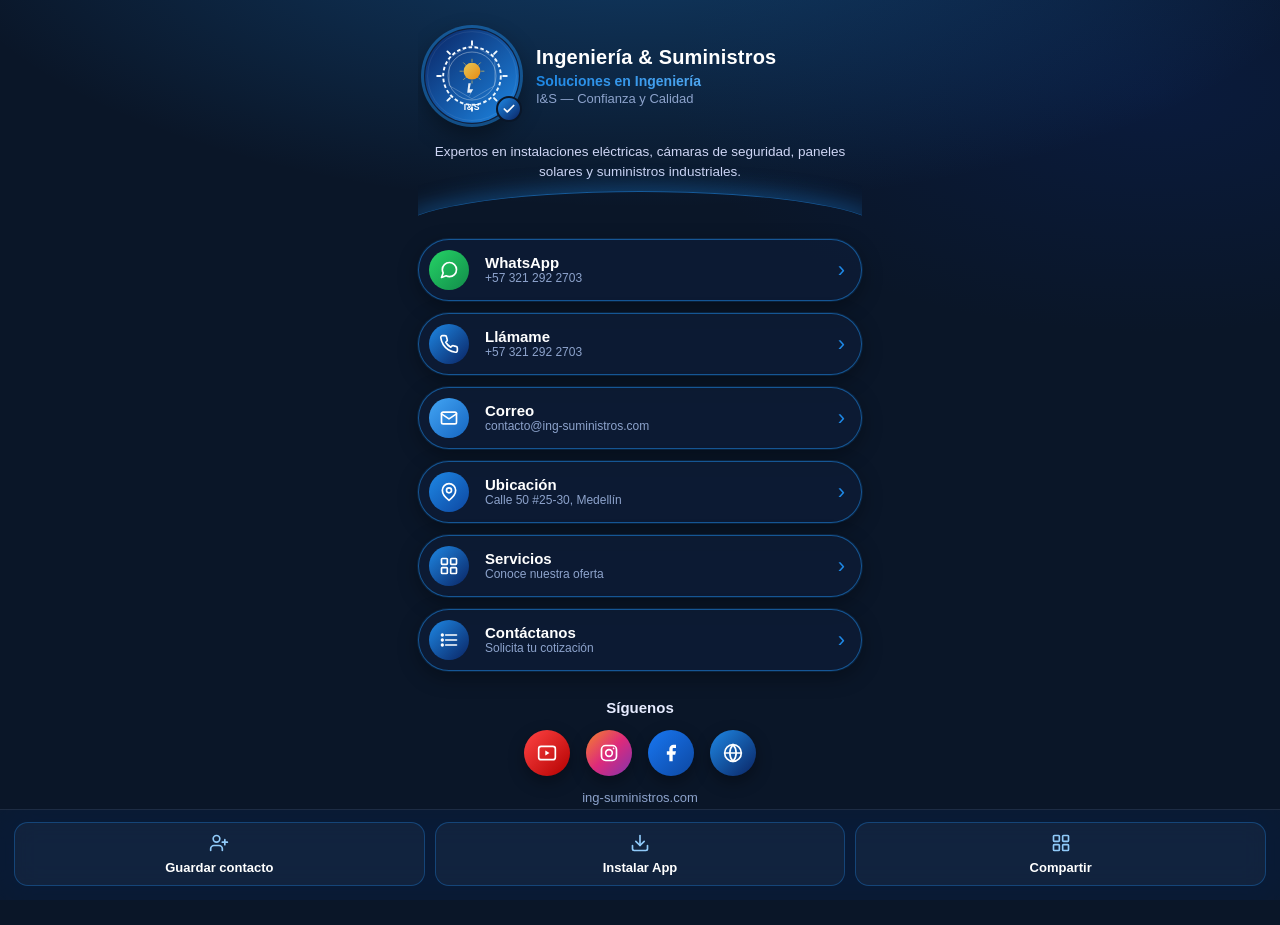
==== index.html @ cf6d9fa3 "first commit" ====
<!DOCTYPE html>
<html lang="es">
<head>
<meta charset="UTF-8" />
<meta name="viewport" content="width=device-width, initial-scale=1, maximum-scale=1" />
<title>Ingeniería &amp; Suministros — I&amp;S</title>
<meta name="description" content="Tarjeta de presentación digital de Ingeniería & Suministros, expertos en instalaciones eléctricas, cámaras de seguridad, paneles solares y más." />
<meta name="theme-color" content="#0a2463" />
<link rel="manifest" href="./manifest.json" />
<link rel="stylesheet" href="./styles.css" />
</head>
<body>
  <main class="card">
    <!-- Hero con degradado -->
    <header class="hero">
      <div class="hero-inner">
        <div class="hero-photo">
          <img src="./logo.svg" alt="Logo de Ingeniería &amp; Suministros" />
          <span class="verified" aria-hidden="true">
            <svg viewBox="0 0 24 24" fill="none" stroke="currentColor" stroke-width="3" stroke-linecap="round" stroke-linejoin="round"><polyline points="20 6 9 17 4 12"/></svg>
          </span>
        </div>
        <div class="hero-info">
          <h1>Ingeniería &amp; Suministros</h1>
          <p class="role">Soluciones en Ingeniería</p>
          <p class="firm">I&amp;S — Confianza y Calidad</p>
        </div>
      </div>
      <p class="tagline">Expertos en instalaciones eléctricas, cámaras de seguridad, paneles solares y suministros industriales.</p>
      <div class="hero-curve" aria-hidden="true"></div>
    </header>

    <!-- Botones de acción -->
    <section class="actions">
      <a class="action" href="https://wa.me/573212922703?text=Hola%2C%20quiero%20informaci%C3%B3n%20sobre%20sus%20servicios">
        <span class="action-icon whatsapp">
          <svg viewBox="0 0 24 24" fill="none" stroke="currentColor" stroke-width="2" stroke-linecap="round" stroke-linejoin="round"><path d="M21 11.5a8.38 8.38 0 0 1-8.5 8.5 8.5 8.5 0 0 1-4-1L3 21l2-5.5A8.38 8.38 0 0 1 4 11.5a8.5 8.5 0 0 1 17 0z"/></svg>
        </span>
        <span class="action-text">
          <span class="action-title">WhatsApp</span>
          <span class="action-sub">+57 321 292 2703</span>
        </span>
        <span class="chev" aria-hidden="true">›</span>
      </a>

      <a class="action" href="tel:+573212922703">
        <span class="action-icon call">
          <svg viewBox="0 0 24 24" fill="none" stroke="currentColor" stroke-width="2" stroke-linecap="round" stroke-linejoin="round"><path d="M22 16.92v3a2 2 0 0 1-2.18 2 19.79 19.79 0 0 1-8.63-3.07 19.5 19.5 0 0 1-6-6 19.79 19.79 0 0 1-3.07-8.67A2 2 0 0 1 4.11 2h3a2 2 0 0 1 2 1.72c.13.96.37 1.9.72 2.81a2 2 0 0 1-.45 2.11L8.09 9.91a16 16 0 0 0 6 6l1.27-1.27a2 2 0 0 1 2.11-.45c.91.35 1.85.59 2.81.72A2 2 0 0 1 22 16.92z"/></svg>
        </span>
        <span class="action-text">
          <span class="action-title">Llámame</span>
          <span class="action-sub">+57 321 292 2703</span>
        </span>
        <span class="chev" aria-hidden="true">›</span>
      </a>

      <a class="action" href="mailto:contacto@ing-suministros.com">
        <span class="action-icon email">
          <svg viewBox="0 0 24 24" fill="none" stroke="currentColor" stroke-width="2" stroke-linecap="round" stroke-linejoin="round"><rect x="3" y="5" width="18" height="14" rx="2"/><path d="m3 7 9 6 9-6"/></svg>
        </span>
        <span class="action-text">
          <span class="action-title">Correo</span>
          <span class="action-sub">contacto@ing-suministros.com</span>
        </span>
        <span class="chev" aria-hidden="true">›</span>
      </a>

      <a class="action" href="https://maps.app.goo.gl/iA9i36sHb884hwFA9" target="_blank" rel="noopener">
        <span class="action-icon location">
          <svg viewBox="0 0 24 24" fill="none" stroke="currentColor" stroke-width="2" stroke-linecap="round" stroke-linejoin="round"><path d="M20 10c0 6-8 12-8 12s-8-6-8-12a8 8 0 0 1 16 0z"/><circle cx="12" cy="10" r="3"/></svg>
        </span>
        <span class="action-text">
          <span class="action-title">Ubicación</span>
          <span class="action-sub">Calle 50 #25-30, Medellín</span>
        </span>
        <span class="chev" aria-hidden="true">›</span>
      </a>

      <a class="action" href="./servicios.html">
        <span class="action-icon services">
          <svg viewBox="0 0 24 24" fill="none" stroke="currentColor" stroke-width="2" stroke-linecap="round" stroke-linejoin="round"><rect x="3" y="3" width="7" height="7" rx="1"/><rect x="14" y="3" width="7" height="7" rx="1"/><rect x="3" y="14" width="7" height="7" rx="1"/><rect x="14" y="14" width="7" height="7" rx="1"/></svg>
        </span>
        <span class="action-text">
          <span class="action-title">Servicios</span>
          <span class="action-sub">Conoce nuestra oferta</span>
        </span>
        <span class="chev" aria-hidden="true">›</span>
      </a>

      <a class="action" href="./consultame.html">
        <span class="action-icon form">
          <svg viewBox="0 0 24 24" fill="none" stroke="currentColor" stroke-width="2" stroke-linecap="round" stroke-linejoin="round"><path d="M8 6h13"/><path d="M8 12h13"/><path d="M8 18h13"/><circle cx="4" cy="6" r="1"/><circle cx="4" cy="12" r="1"/><circle cx="4" cy="18" r="1"/></svg>
        </span>
        <span class="action-text">
          <span class="action-title">Contáctanos</span>
          <span class="action-sub">Solicita tu cotización</span>
        </span>
        <span class="chev" aria-hidden="true">›</span>
      </a>
    </section>

    <!-- Redes -->
    <section class="social">
      <h2 class="social-title">Síguenos</h2>
      <div class="social-row">
        <a class="soc soc-yt" href="https://www.youtube.com/" target="_blank" rel="noopener" aria-label="YouTube">
          <svg viewBox="0 0 24 24" fill="none" stroke="currentColor" stroke-width="2" stroke-linecap="round" stroke-linejoin="round"><rect x="2" y="4" width="20" height="16" rx="3"/><path d="m10 9 5 3-5 3z" fill="currentColor" stroke="none"/></svg>
        </a>
        <a class="soc soc-ig" href="https://instagram.com/" target="_blank" rel="noopener" aria-label="Instagram">
          <svg viewBox="0 0 24 24" fill="none" stroke="currentColor" stroke-width="2" stroke-linecap="round" stroke-linejoin="round"><rect x="3" y="3" width="18" height="18" rx="5"/><circle cx="12" cy="12" r="4"/><circle cx="17.5" cy="6.5" r="1" fill="currentColor" stroke="none"/></svg>
        </a>
        <a class="soc soc-fb" href="https://facebook.com/" target="_blank" rel="noopener" aria-label="Facebook">
          <svg viewBox="0 0 24 24" fill="currentColor"><path d="M18 2h-3a5 5 0 0 0-5 5v3H7v4h3v8h4v-8h3l1-4h-4V7a1 1 0 0 1 1-1h3z"/></svg>
        </a>
        <a class="soc soc-web" href="https://ing-suministros.com" target="_blank" rel="noopener" aria-label="Sitio web">
          <svg viewBox="0 0 24 24" fill="none" stroke="currentColor" stroke-width="2" stroke-linecap="round" stroke-linejoin="round"><circle cx="12" cy="12" r="10"/><path d="M2 12h20"/><path d="M12 2a15 15 0 0 1 0 20M12 2a15 15 0 0 0 0 20"/></svg>
        </a>
      </div>
      <p class="web">ing-suministros.com</p>
    </section>

    <div class="footer-spacer"></div>
  </main>

  <!-- Barra inferior fija -->
  <nav class="dock" aria-label="Acciones rápidas">
    <button class="dock-btn" id="saveContact" type="button">
      <span class="dock-icon" aria-hidden="true">
        <svg viewBox="0 0 24 24" fill="none" stroke="currentColor" stroke-width="2" stroke-linecap="round" stroke-linejoin="round"><path d="M16 21v-2a4 4 0 0 0-4-4H6a4 4 0 0 0-4 4v2"/><circle cx="9" cy="7" r="4"/><path d="M19 8v6"/><path d="M22 11h-6"/></svg>
      </span>
      <span>Guardar contacto</span>
    </button>
    <button class="dock-btn" id="installAppBtn" type="button">
      <span class="dock-icon" aria-hidden="true">
        <svg viewBox="0 0 24 24" fill="none" stroke="currentColor" stroke-width="2" stroke-linecap="round" stroke-linejoin="round"><path d="M21 15v4a2 2 0 0 1-2 2H5a2 2 0 0 1-2-2v-4"/><polyline points="7 10 12 15 17 10"/><line x1="12" y1="15" x2="12" y2="3"/></svg>
      </span>
      <span>Instalar App</span>
    </button>
    <button class="dock-btn" id="shareCard" type="button">
      <span class="dock-icon" aria-hidden="true">
        <svg viewBox="0 0 24 24" fill="none" stroke="currentColor" stroke-width="2" stroke-linecap="round" stroke-linejoin="round"><rect x="3" y="3" width="7" height="7" rx="1"/><rect x="14" y="3" width="7" height="7" rx="1"/><rect x="3" y="14" width="7" height="7" rx="1"/><rect x="14" y="14" width="7" height="7" rx="1"/></svg>
      </span>
      <span>Compartir</span>
    </button>
  </nav>

  <div id="toast" class="toast" role="status" aria-live="polite"></div>

  <!-- iOS Install Modal -->
  <div id="iosInstallModal" class="modal-overlay">
    <div class="modal-content">
      <h2 class="modal-title">Cómo instalar en tu iPhone</h2>
      <ol class="modal-steps">
        <li>Toca el ícono de <strong>Compartir</strong> <svg style="display:inline; width:16px; height:16px; vertical-align:text-bottom;" viewBox="0 0 24 24" fill="none" stroke="currentColor" stroke-width="2"><path d="M4 12v8a2 2 0 0 0 2 2h12a2 2 0 0 0 2-2v-8"/><polyline points="16 6 12 2 8 6"/><line x1="12" y1="2" x2="12" y2="15"/></svg> en la barra inferior.</li>
        <li>Selecciona <strong>Agregar a la pantalla de inicio</strong> <svg style="display:inline; width:16px; height:16px; vertical-align:text-bottom;" viewBox="0 0 24 24" fill="none" stroke="currentColor" stroke-width="2"><rect x="3" y="3" width="18" height="18" rx="2" ry="2"/><line x1="12" y1="8" x2="12" y2="16"/><line x1="8" y1="12" x2="16" y2="12"/></svg>.</li>
      </ol>
      <button class="modal-close" id="closeIosInstall" type="button">Cerrar</button>
    </div>
  </div>

  <!-- VCard Fallback Modal -->
  <div id="vcardFallbackModal" class="modal-overlay">
    <div class="modal-content">
      <h2 class="modal-title">No se pudo guardar automáticamente</h2>
      <p class="modal-text">Parece que tu navegador no permite descargar el contacto directamente. Puedes copiar nuestros datos para agregarlos manualmente.</p>
      <div style="display: flex; gap: 10px; margin-top: 15px;">
        <button class="modal-primary" id="copyVCardData" type="button">Copiar datos</button>
        <button class="modal-close" id="closeVCardModal" type="button">Cancelar</button>
      </div>
    </div>
  </div>

  <script src="./script.js"></script>
</body>
</html>
---- styles.css ----
:root {
  --bg: #0a1628;
  --bg-2: #0f1f3d;
  --ink: #ffffff;
  --muted: #8da3cc;

  --neon: #1e88e5;
  --neon-2: #0a2463;

  --font-family: -apple-system, BlinkMacSystemFont, "Segoe UI", Roboto, "Helvetica Neue", Arial, sans-serif;

  --card-radius: 16px;
  --shadow: 0 8px 24px rgba(0, 0, 0, 0.45);
}

* { box-sizing: border-box; }

html, body {
  margin: 0;
  padding: 0;
  font-family: var(--font-family);
  color: var(--ink);
  background: var(--bg);
  -webkit-font-smoothing: antialiased;
}

body {
  background:
    radial-gradient(1200px 500px at 50% -10%, rgba(30, 136, 229, 0.35), transparent 60%),
    radial-gradient(800px 400px at 90% 10%, rgba(10, 36, 99, 0.35), transparent 60%),
    var(--bg);
  min-height: 100vh;
}

.card {
  max-width: 480px;
  margin: 0 auto;
  min-height: 100vh;
  padding: 0 18px 24px;
  padding-bottom: calc(120px + env(safe-area-inset-bottom));
}

/* Hero */
.hero {
  position: relative;
  padding: 28px 6px 48px;
  overflow: hidden;
}

.hero-inner {
  display: flex;
  align-items: center;
  gap: 16px;
}

.hero-photo {
  position: relative;
  width: 96px;
  height: 96px;
  flex-shrink: 0;
  border-radius: 50%;
  overflow: visible;
  background: var(--bg-2);
  box-shadow: 0 0 0 3px rgba(30, 136, 229, 0.5), 0 10px 25px rgba(0, 0, 0, 0.45);
}

.hero-photo img {
  width: 100%;
  height: 100%;
  border-radius: 50%;
  object-fit: cover;
  display: block;
}

.verified {
  position: absolute;
  right: -2px;
  bottom: 2px;
  width: 26px;
  height: 26px;
  border-radius: 50%;
  background: linear-gradient(135deg, #1e88e5, #0a2463);
  color: #fff;
  display: grid;
  place-items: center;
  border: 2px solid var(--bg);
}
.verified svg { width: 14px; height: 14px; }

.hero-info h1 {
  font-size: 20px;
  margin: 0 0 4px;
  font-weight: 800;
  letter-spacing: 0.2px;
}

.hero-info .role {
  margin: 0 0 2px;
  font-size: 14px;
  background: linear-gradient(90deg, #1e88e5, #64b5f6);
  -webkit-background-clip: text;
  background-clip: text;
  color: transparent;
  font-weight: 600;
}

.hero-info .firm {
  margin: 0;
  font-size: 13px;
  color: var(--muted);
}

.tagline {
  margin: 18px 4px 0;
  font-size: 13.5px;
  line-height: 1.5;
  color: #cfd6f5;
  text-align: center;
}

.hero-curve {
  position: absolute;
  left: -20px;
  right: -20px;
  bottom: 0;
  height: 40px;
  border-top: 1px solid rgba(30, 136, 229, 0.6);
  border-radius: 50% 50% 0 0 / 100% 100% 0 0;
  box-shadow: 0 -6px 20px rgba(30, 136, 229, 0.35);
  pointer-events: none;
}

/* Actions */
.actions {
  display: flex;
  flex-direction: column;
  gap: 12px;
  margin-top: 8px;
}

.action {
  display: grid;
  grid-template-columns: 44px 1fr 20px;
  align-items: center;
  gap: 12px;
  background: rgba(15, 31, 61, 0.55);
  border: 1px solid rgba(30, 136, 229, 0.55);
  border-radius: 999px;
  padding: 10px 16px 10px 10px;
  text-decoration: none;
  color: var(--ink);
  box-shadow: 0 0 0 1px rgba(30, 136, 229, 0.15), 0 6px 20px rgba(0, 0, 0, 0.35);
  transition: transform 0.15s ease, box-shadow 0.15s ease, border-color 0.15s ease;
}

.action:active {
  transform: scale(0.98);
}
.action:hover {
  border-color: rgba(100, 181, 246, 0.8);
  box-shadow: 0 0 0 1px rgba(100, 181, 246, 0.35), 0 8px 24px rgba(0, 0, 0, 0.4);
}

.action-icon {
  width: 40px;
  height: 40px;
  border-radius: 50%;
  display: grid;
  place-items: center;
  color: #fff;
  flex-shrink: 0;
}
.action-icon svg { width: 20px; height: 20px; }

.action-icon.whatsapp { background: linear-gradient(135deg, #25d366, #128c4a); }
.action-icon.call     { background: linear-gradient(135deg, #1e88e5, #0a2463); }
.action-icon.email    { background: linear-gradient(135deg, #42a5f5, #1565c0); }
.action-icon.location { background: linear-gradient(135deg, #1e88e5, #0d47a1); }
.action-icon.form     { background: linear-gradient(135deg, #1e88e5, #0a2463); }

.action-text {
  display: flex;
  flex-direction: column;
  min-width: 0;
}
.action-title {
  font-weight: 600;
  font-size: 15px;
  color: #fff;
}
.action-sub {
  font-size: 12px;
  color: var(--muted);
  overflow: hidden;
  text-overflow: ellipsis;
  white-space: nowrap;
}

.chev {
  color: var(--neon);
  font-size: 22px;
  line-height: 1;
  text-align: right;
  font-weight: 300;
}

/* Social */
.social {
  margin-top: 28px;
  text-align: center;
}
.social-title {
  font-size: 15px;
  font-weight: 600;
  margin: 0 0 14px;
  color: #e6ebff;
}
.social-row {
  display: flex;
  justify-content: center;
  gap: 16px;
}
.soc {
  width: 46px;
  height: 46px;
  border-radius: 50%;
  display: grid;
  place-items: center;
  color: #fff;
  text-decoration: none;
  box-shadow: 0 6px 16px rgba(0, 0, 0, 0.35);
  transition: transform 0.15s ease;
}
.soc:active { transform: scale(0.94); }
.soc svg { width: 20px; height: 20px; }
.soc-yt  { background: linear-gradient(135deg, #ff4444, #b30000); }
.soc-ig  { background: linear-gradient(135deg, #f58529, #dd2a7b, #8134af); }
.soc-fb  { background: linear-gradient(135deg, #1877f2, #0d47a1); }
.soc-web { background: linear-gradient(135deg, #1e88e5, #0a2463); }

.web {
  margin: 14px 0 0;
  font-size: 13px;
  color: var(--muted);
}

/* Dock */
.dock {
  position: fixed;
  left: 0;
  right: 0;
  bottom: 0;
  display: flex;
  gap: 10px;
  padding: 12px 14px calc(14px + env(safe-area-inset-bottom));
  background: rgba(15, 31, 61, 0.45);
  backdrop-filter: saturate(160%) blur(18px);
  border-top: 1px solid rgba(255, 255, 255, 0.08);
  z-index: 50;
}

.dock-btn {
  flex: 1;
  display: flex;
  flex-direction: column;
  align-items: center;
  justify-content: center;
  gap: 4px;
  padding: 10px 8px;
  border: 1px solid rgba(30, 136, 229, 0.35);
  background: rgba(255, 255, 255, 0.04);
  color: #fff;
  font-size: 13px;
  font-weight: 600;
  border-radius: 14px;
  cursor: pointer;
  transition: background 0.15s ease, border-color 0.15s ease;
}

.dock-btn:hover { background: rgba(30, 136, 229, 0.12); border-color: rgba(100, 181, 246, 0.6); }
.dock-btn:active { background: rgba(30, 136, 229, 0.2); }

.dock-icon svg {
  width: 20px;
  height: 20px;
  color: #90caf9;
}

/* Toast */
.toast {
  position: fixed;
  left: 50%;
  bottom: calc(110px + env(safe-area-inset-bottom));
  transform: translateX(-50%) translateY(20px);
  background: #111827;
  color: #fff;
  padding: 10px 16px;
  border-radius: 10px;
  font-size: 14px;
  opacity: 0;
  pointer-events: none;
  transition: opacity 0.2s ease, transform 0.2s ease;
  z-index: 100;
  max-width: 90%;
  text-align: center;
  border: 1px solid rgba(30, 136, 229, 0.4);
}

.toast.show {
  opacity: 1;
  transform: translateX(-50%) translateY(0);
}

/* Form page */
.page {
  max-width: 480px;
  margin: 0 auto;
  padding: 24px 18px calc(40px + env(safe-area-inset-bottom));
  color: var(--ink);
}

.page .back {
  display: inline-flex;
  align-items: center;
  gap: 6px;
  color: #cfd6f5;
  text-decoration: none;
  font-size: 14px;
  margin-bottom: 12px;
}

.page h1 {
  font-size: 22px;
  margin: 6px 0 4px;
}

.page p.lead {
  margin: 0 0 18px;
  color: var(--muted);
  font-size: 14px;
}

.form-card {
  background: rgba(15, 31, 61, 0.6);
  border: 1px solid rgba(30, 136, 229, 0.45);
  color: var(--ink);
  border-radius: var(--card-radius);
  padding: 18px;
  box-shadow: var(--shadow);
}

.form-card label {
  display: block;
  font-size: 13px;
  font-weight: 600;
  margin: 12px 0 6px;
  color: #cfd6f5;
}

.form-card input,
.form-card textarea {
  width: 100%;
  padding: 12px 14px;
  background: rgba(255, 255, 255, 0.04);
  border: 1px solid rgba(255, 255, 255, 0.12);
  color: #fff;
  border-radius: 10px;
  font-size: 15px;
  font-family: inherit;
  outline: none;
  transition: border-color 0.15s ease, box-shadow 0.15s ease;
}

.form-card input::placeholder,
.form-card textarea::placeholder { color: #6b7599; }

.form-card input:focus,
.form-card textarea:focus {
  border-color: var(--neon);
  box-shadow: 0 0 0 3px rgba(30, 136, 229, 0.2);
}

.form-card textarea { min-height: 110px; resize: vertical; }

.form-card button {
  margin-top: 18px;
  width: 100%;
  background: linear-gradient(135deg, var(--neon), var(--neon-2));
  color: #fff;
  border: none;
  padding: 14px;
  border-radius: 12px;
  font-size: 15px;
  font-weight: 700;
  cursor: pointer;
  transition: filter 0.15s ease;
}

.form-card button:hover { filter: brightness(1.1); }

/* Extra action icon colors */
.action-icon.services    { background: linear-gradient(135deg, #1e88e5, #0a2463); }
.action-icon.appointment { background: linear-gradient(135deg, #1e88e5, #0a2463); }

/* Services grid */
.services-grid {
  display: grid;
  grid-template-columns: repeat(2, 1fr);
  gap: 12px;
  margin-top: 18px;
}

.service-card {
  background: rgba(15, 31, 61, 0.6);
  border: 1px solid rgba(30, 136, 229, 0.45);
  border-radius: 14px;
  overflow: hidden;
  box-shadow: 0 6px 18px rgba(0, 0, 0, 0.4);
  transition: transform 0.15s ease, border-color 0.15s ease;
}
.service-card:hover {
  transform: translateY(-2px);
  border-color: rgba(100, 181, 246, 0.75);
}
.service-card img {
  width: 100%;
  height: 110px;
  object-fit: cover;
  display: block;
}
.service-body {
  padding: 10px 12px 14px;
}
.service-body h3 {
  margin: 0 0 6px;
  font-size: 14px;
  color: #fff;
  font-weight: 700;
}
.service-body p {
  margin: 0;
  font-size: 12px;
  line-height: 1.4;
  color: var(--muted);
}

@media (max-width: 360px) {
  .services-grid { grid-template-columns: 1fr; }
  .service-card img { height: 140px; }
}

/* Modals */
.modal-overlay {
  position: fixed;
  top: 0;
  left: 0;
  right: 0;
  bottom: 0;
  background: rgba(10, 22, 40, 0.85);
  backdrop-filter: blur(8px);
  display: flex;
  align-items: center;
  justify-content: center;
  padding: 20px;
  z-index: 999;
  opacity: 0;
  pointer-events: none;
  transition: opacity 0.3s ease;
}

.modal-overlay.show {
  opacity: 1;
  pointer-events: auto;
}

.modal-content {
  background: var(--bg-2);
  border: 1px solid rgba(30, 136, 229, 0.45);
  border-radius: var(--card-radius);
  padding: 24px;
  width: 100%;
  max-width: 380px;
  box-shadow: var(--shadow);
  transform: translateY(20px);
  transition: transform 0.3s ease;
}

.modal-overlay.show .modal-content {
  transform: translateY(0);
}

.modal-title {
  margin: 0 0 12px;
  font-size: 18px;
  font-weight: 700;
  color: #fff;
}

.modal-steps {
  margin: 0 0 20px;
  padding-left: 20px;
  font-size: 14px;
  color: #cfd6f5;
  line-height: 1.6;
}

.modal-steps li {
  margin-bottom: 8px;
}

.modal-text {
  margin: 0 0 20px;
  font-size: 14px;
  color: #cfd6f5;
  line-height: 1.5;
}

.modal-close,
.modal-primary {
  width: 100%;
  padding: 12px;
  border-radius: 10px;
  font-size: 15px;
  font-weight: 600;
  cursor: pointer;
  border: none;
  transition: all 0.2s ease;
}

.modal-close {
  background: rgba(255, 255, 255, 0.08);
  color: #fff;
}
.modal-close:hover {
  background: rgba(255, 255, 255, 0.15);
}

.modal-primary {
  background: linear-gradient(135deg, var(--neon), var(--neon-2));
  color: #fff;
}
.modal-primary:hover {
  filter: brightness(1.1);
}
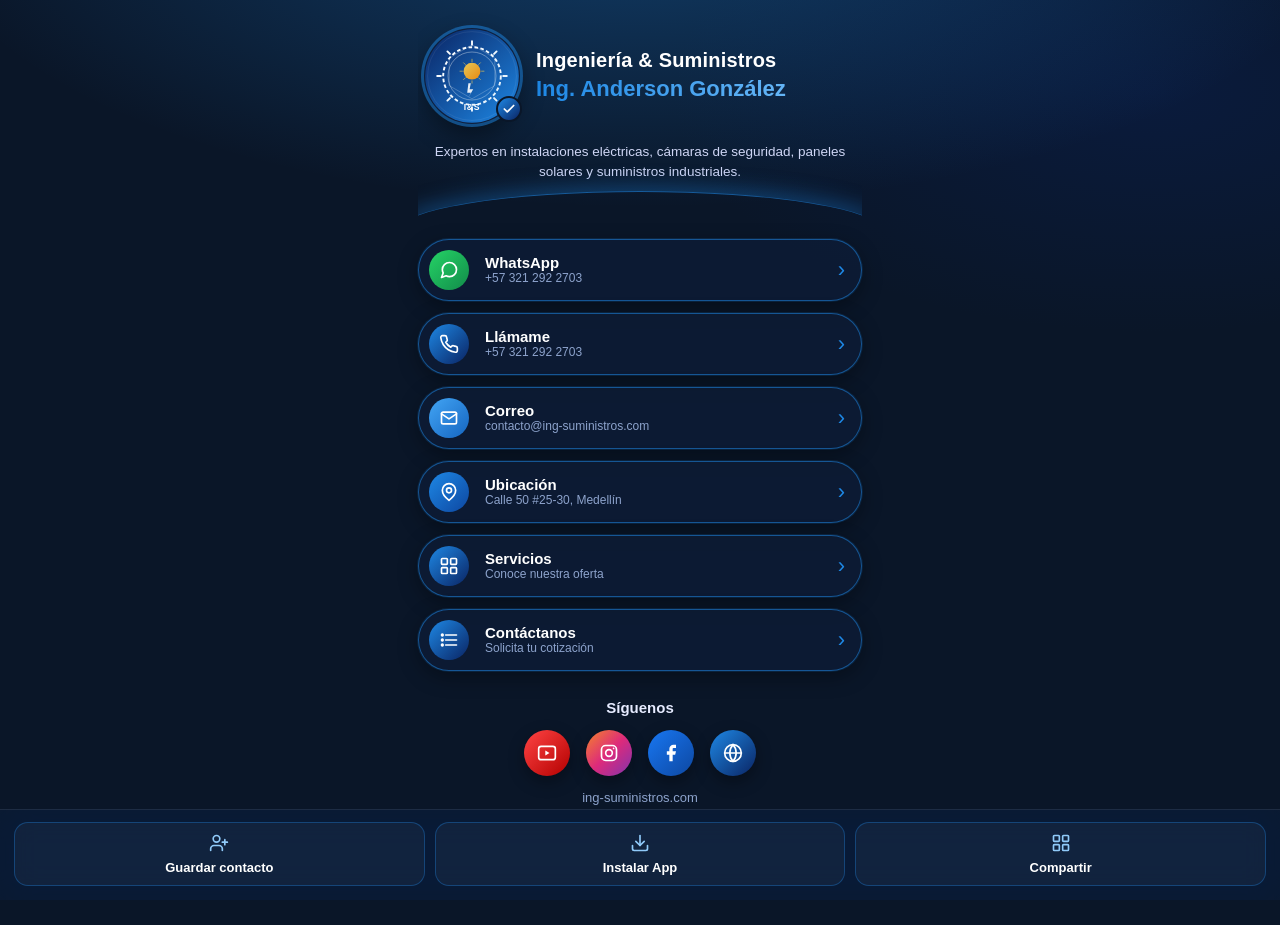
==== commit 6ddbb9a7: "actualizar nobre" ====
--- a/index.html
+++ b/index.html
@@ -1,14 +1,17 @@
 <!DOCTYPE html>
 <html lang="es">
+
 <head>
-<meta charset="UTF-8" />
-<meta name="viewport" content="width=device-width, initial-scale=1, maximum-scale=1" />
-<title>Ingeniería &amp; Suministros — I&amp;S</title>
-<meta name="description" content="Tarjeta de presentación digital de Ingeniería & Suministros, expertos en instalaciones eléctricas, cámaras de seguridad, paneles solares y más." />
-<meta name="theme-color" content="#0a2463" />
-<link rel="manifest" href="./manifest.json" />
-<link rel="stylesheet" href="./styles.css" />
+  <meta charset="UTF-8" />
+  <meta name="viewport" content="width=device-width, initial-scale=1, maximum-scale=1" />
+  <title>Ingeniería &amp; Suministros — I&amp;S</title>
+  <meta name="description"
+    content="Tarjeta de presentación digital de Ingeniería & Suministros, expertos en instalaciones eléctricas, cámaras de seguridad, paneles solares y más." />
+  <meta name="theme-color" content="#0a2463" />
+  <link rel="manifest" href="./manifest.json" />
+  <link rel="stylesheet" href="./styles.css" />
 </head>
+
 <body>
   <main class="card">
     <!-- Hero con degradado -->
@@ -17,24 +20,32 @@
         <div class="hero-photo">
           <img src="./logo.svg" alt="Logo de Ingeniería &amp; Suministros" />
           <span class="verified" aria-hidden="true">
-            <svg viewBox="0 0 24 24" fill="none" stroke="currentColor" stroke-width="3" stroke-linecap="round" stroke-linejoin="round"><polyline points="20 6 9 17 4 12"/></svg>
+            <svg viewBox="0 0 24 24" fill="none" stroke="currentColor" stroke-width="3" stroke-linecap="round"
+              stroke-linejoin="round">
+              <polyline points="20 6 9 17 4 12" />
+            </svg>
           </span>
         </div>
         <div class="hero-info">
           <h1>Ingeniería &amp; Suministros</h1>
-          <p class="role">Soluciones en Ingeniería</p>
-          <p class="firm">I&amp;S — Confianza y Calidad</p>
+          <p class="role">Ing. Anderson González</p>
         </div>
       </div>
-      <p class="tagline">Expertos en instalaciones eléctricas, cámaras de seguridad, paneles solares y suministros industriales.</p>
+      <p class="tagline">Expertos en instalaciones eléctricas, cámaras de seguridad, paneles solares y suministros
+        industriales.</p>
       <div class="hero-curve" aria-hidden="true"></div>
     </header>
 
     <!-- Botones de acción -->
     <section class="actions">
-      <a class="action" href="https://wa.me/573212922703?text=Hola%2C%20quiero%20informaci%C3%B3n%20sobre%20sus%20servicios">
+      <a class="action"
+        href="https://wa.me/573212922703?text=Hola%2C%20quiero%20informaci%C3%B3n%20sobre%20sus%20servicios">
         <span class="action-icon whatsapp">
-          <svg viewBox="0 0 24 24" fill="none" stroke="currentColor" stroke-width="2" stroke-linecap="round" stroke-linejoin="round"><path d="M21 11.5a8.38 8.38 0 0 1-8.5 8.5 8.5 8.5 0 0 1-4-1L3 21l2-5.5A8.38 8.38 0 0 1 4 11.5a8.5 8.5 0 0 1 17 0z"/></svg>
+          <svg viewBox="0 0 24 24" fill="none" stroke="currentColor" stroke-width="2" stroke-linecap="round"
+            stroke-linejoin="round">
+            <path
+              d="M21 11.5a8.38 8.38 0 0 1-8.5 8.5 8.5 8.5 0 0 1-4-1L3 21l2-5.5A8.38 8.38 0 0 1 4 11.5a8.5 8.5 0 0 1 17 0z" />
+          </svg>
         </span>
         <span class="action-text">
           <span class="action-title">WhatsApp</span>
@@ -45,7 +56,11 @@
 
       <a class="action" href="tel:+573212922703">
         <span class="action-icon call">
-          <svg viewBox="0 0 24 24" fill="none" stroke="currentColor" stroke-width="2" stroke-linecap="round" stroke-linejoin="round"><path d="M22 16.92v3a2 2 0 0 1-2.18 2 19.79 19.79 0 0 1-8.63-3.07 19.5 19.5 0 0 1-6-6 19.79 19.79 0 0 1-3.07-8.67A2 2 0 0 1 4.11 2h3a2 2 0 0 1 2 1.72c.13.96.37 1.9.72 2.81a2 2 0 0 1-.45 2.11L8.09 9.91a16 16 0 0 0 6 6l1.27-1.27a2 2 0 0 1 2.11-.45c.91.35 1.85.59 2.81.72A2 2 0 0 1 22 16.92z"/></svg>
+          <svg viewBox="0 0 24 24" fill="none" stroke="currentColor" stroke-width="2" stroke-linecap="round"
+            stroke-linejoin="round">
+            <path
+              d="M22 16.92v3a2 2 0 0 1-2.18 2 19.79 19.79 0 0 1-8.63-3.07 19.5 19.5 0 0 1-6-6 19.79 19.79 0 0 1-3.07-8.67A2 2 0 0 1 4.11 2h3a2 2 0 0 1 2 1.72c.13.96.37 1.9.72 2.81a2 2 0 0 1-.45 2.11L8.09 9.91a16 16 0 0 0 6 6l1.27-1.27a2 2 0 0 1 2.11-.45c.91.35 1.85.59 2.81.72A2 2 0 0 1 22 16.92z" />
+          </svg>
         </span>
         <span class="action-text">
           <span class="action-title">Llámame</span>
@@ -56,7 +71,11 @@
 
       <a class="action" href="mailto:contacto@ing-suministros.com">
         <span class="action-icon email">
-          <svg viewBox="0 0 24 24" fill="none" stroke="currentColor" stroke-width="2" stroke-linecap="round" stroke-linejoin="round"><rect x="3" y="5" width="18" height="14" rx="2"/><path d="m3 7 9 6 9-6"/></svg>
+          <svg viewBox="0 0 24 24" fill="none" stroke="currentColor" stroke-width="2" stroke-linecap="round"
+            stroke-linejoin="round">
+            <rect x="3" y="5" width="18" height="14" rx="2" />
+            <path d="m3 7 9 6 9-6" />
+          </svg>
         </span>
         <span class="action-text">
           <span class="action-title">Correo</span>
@@ -67,7 +86,11 @@
 
       <a class="action" href="https://maps.app.goo.gl/iA9i36sHb884hwFA9" target="_blank" rel="noopener">
         <span class="action-icon location">
-          <svg viewBox="0 0 24 24" fill="none" stroke="currentColor" stroke-width="2" stroke-linecap="round" stroke-linejoin="round"><path d="M20 10c0 6-8 12-8 12s-8-6-8-12a8 8 0 0 1 16 0z"/><circle cx="12" cy="10" r="3"/></svg>
+          <svg viewBox="0 0 24 24" fill="none" stroke="currentColor" stroke-width="2" stroke-linecap="round"
+            stroke-linejoin="round">
+            <path d="M20 10c0 6-8 12-8 12s-8-6-8-12a8 8 0 0 1 16 0z" />
+            <circle cx="12" cy="10" r="3" />
+          </svg>
         </span>
         <span class="action-text">
           <span class="action-title">Ubicación</span>
@@ -78,7 +101,13 @@
 
       <a class="action" href="./servicios.html">
         <span class="action-icon services">
-          <svg viewBox="0 0 24 24" fill="none" stroke="currentColor" stroke-width="2" stroke-linecap="round" stroke-linejoin="round"><rect x="3" y="3" width="7" height="7" rx="1"/><rect x="14" y="3" width="7" height="7" rx="1"/><rect x="3" y="14" width="7" height="7" rx="1"/><rect x="14" y="14" width="7" height="7" rx="1"/></svg>
+          <svg viewBox="0 0 24 24" fill="none" stroke="currentColor" stroke-width="2" stroke-linecap="round"
+            stroke-linejoin="round">
+            <rect x="3" y="3" width="7" height="7" rx="1" />
+            <rect x="14" y="3" width="7" height="7" rx="1" />
+            <rect x="3" y="14" width="7" height="7" rx="1" />
+            <rect x="14" y="14" width="7" height="7" rx="1" />
+          </svg>
         </span>
         <span class="action-text">
           <span class="action-title">Servicios</span>
@@ -89,7 +118,15 @@
 
       <a class="action" href="./consultame.html">
         <span class="action-icon form">
-          <svg viewBox="0 0 24 24" fill="none" stroke="currentColor" stroke-width="2" stroke-linecap="round" stroke-linejoin="round"><path d="M8 6h13"/><path d="M8 12h13"/><path d="M8 18h13"/><circle cx="4" cy="6" r="1"/><circle cx="4" cy="12" r="1"/><circle cx="4" cy="18" r="1"/></svg>
+          <svg viewBox="0 0 24 24" fill="none" stroke="currentColor" stroke-width="2" stroke-linecap="round"
+            stroke-linejoin="round">
+            <path d="M8 6h13" />
+            <path d="M8 12h13" />
+            <path d="M8 18h13" />
+            <circle cx="4" cy="6" r="1" />
+            <circle cx="4" cy="12" r="1" />
+            <circle cx="4" cy="18" r="1" />
+          </svg>
         </span>
         <span class="action-text">
           <span class="action-title">Contáctanos</span>
@@ -104,16 +141,32 @@
       <h2 class="social-title">Síguenos</h2>
       <div class="social-row">
         <a class="soc soc-yt" href="https://www.youtube.com/" target="_blank" rel="noopener" aria-label="YouTube">
-          <svg viewBox="0 0 24 24" fill="none" stroke="currentColor" stroke-width="2" stroke-linecap="round" stroke-linejoin="round"><rect x="2" y="4" width="20" height="16" rx="3"/><path d="m10 9 5 3-5 3z" fill="currentColor" stroke="none"/></svg>
+          <svg viewBox="0 0 24 24" fill="none" stroke="currentColor" stroke-width="2" stroke-linecap="round"
+            stroke-linejoin="round">
+            <rect x="2" y="4" width="20" height="16" rx="3" />
+            <path d="m10 9 5 3-5 3z" fill="currentColor" stroke="none" />
+          </svg>
         </a>
         <a class="soc soc-ig" href="https://instagram.com/" target="_blank" rel="noopener" aria-label="Instagram">
-          <svg viewBox="0 0 24 24" fill="none" stroke="currentColor" stroke-width="2" stroke-linecap="round" stroke-linejoin="round"><rect x="3" y="3" width="18" height="18" rx="5"/><circle cx="12" cy="12" r="4"/><circle cx="17.5" cy="6.5" r="1" fill="currentColor" stroke="none"/></svg>
+          <svg viewBox="0 0 24 24" fill="none" stroke="currentColor" stroke-width="2" stroke-linecap="round"
+            stroke-linejoin="round">
+            <rect x="3" y="3" width="18" height="18" rx="5" />
+            <circle cx="12" cy="12" r="4" />
+            <circle cx="17.5" cy="6.5" r="1" fill="currentColor" stroke="none" />
+          </svg>
         </a>
         <a class="soc soc-fb" href="https://facebook.com/" target="_blank" rel="noopener" aria-label="Facebook">
-          <svg viewBox="0 0 24 24" fill="currentColor"><path d="M18 2h-3a5 5 0 0 0-5 5v3H7v4h3v8h4v-8h3l1-4h-4V7a1 1 0 0 1 1-1h3z"/></svg>
+          <svg viewBox="0 0 24 24" fill="currentColor">
+            <path d="M18 2h-3a5 5 0 0 0-5 5v3H7v4h3v8h4v-8h3l1-4h-4V7a1 1 0 0 1 1-1h3z" />
+          </svg>
         </a>
         <a class="soc soc-web" href="https://ing-suministros.com" target="_blank" rel="noopener" aria-label="Sitio web">
-          <svg viewBox="0 0 24 24" fill="none" stroke="currentColor" stroke-width="2" stroke-linecap="round" stroke-linejoin="round"><circle cx="12" cy="12" r="10"/><path d="M2 12h20"/><path d="M12 2a15 15 0 0 1 0 20M12 2a15 15 0 0 0 0 20"/></svg>
+          <svg viewBox="0 0 24 24" fill="none" stroke="currentColor" stroke-width="2" stroke-linecap="round"
+            stroke-linejoin="round">
+            <circle cx="12" cy="12" r="10" />
+            <path d="M2 12h20" />
+            <path d="M12 2a15 15 0 0 1 0 20M12 2a15 15 0 0 0 0 20" />
+          </svg>
         </a>
       </div>
       <p class="web">ing-suministros.com</p>
@@ -126,19 +179,36 @@
   <nav class="dock" aria-label="Acciones rápidas">
     <button class="dock-btn" id="saveContact" type="button">
       <span class="dock-icon" aria-hidden="true">
-        <svg viewBox="0 0 24 24" fill="none" stroke="currentColor" stroke-width="2" stroke-linecap="round" stroke-linejoin="round"><path d="M16 21v-2a4 4 0 0 0-4-4H6a4 4 0 0 0-4 4v2"/><circle cx="9" cy="7" r="4"/><path d="M19 8v6"/><path d="M22 11h-6"/></svg>
+        <svg viewBox="0 0 24 24" fill="none" stroke="currentColor" stroke-width="2" stroke-linecap="round"
+          stroke-linejoin="round">
+          <path d="M16 21v-2a4 4 0 0 0-4-4H6a4 4 0 0 0-4 4v2" />
+          <circle cx="9" cy="7" r="4" />
+          <path d="M19 8v6" />
+          <path d="M22 11h-6" />
+        </svg>
       </span>
       <span>Guardar contacto</span>
     </button>
     <button class="dock-btn" id="installAppBtn" type="button">
       <span class="dock-icon" aria-hidden="true">
-        <svg viewBox="0 0 24 24" fill="none" stroke="currentColor" stroke-width="2" stroke-linecap="round" stroke-linejoin="round"><path d="M21 15v4a2 2 0 0 1-2 2H5a2 2 0 0 1-2-2v-4"/><polyline points="7 10 12 15 17 10"/><line x1="12" y1="15" x2="12" y2="3"/></svg>
+        <svg viewBox="0 0 24 24" fill="none" stroke="currentColor" stroke-width="2" stroke-linecap="round"
+          stroke-linejoin="round">
+          <path d="M21 15v4a2 2 0 0 1-2 2H5a2 2 0 0 1-2-2v-4" />
+          <polyline points="7 10 12 15 17 10" />
+          <line x1="12" y1="15" x2="12" y2="3" />
+        </svg>
       </span>
       <span>Instalar App</span>
     </button>
     <button class="dock-btn" id="shareCard" type="button">
       <span class="dock-icon" aria-hidden="true">
-        <svg viewBox="0 0 24 24" fill="none" stroke="currentColor" stroke-width="2" stroke-linecap="round" stroke-linejoin="round"><rect x="3" y="3" width="7" height="7" rx="1"/><rect x="14" y="3" width="7" height="7" rx="1"/><rect x="3" y="14" width="7" height="7" rx="1"/><rect x="14" y="14" width="7" height="7" rx="1"/></svg>
+        <svg viewBox="0 0 24 24" fill="none" stroke="currentColor" stroke-width="2" stroke-linecap="round"
+          stroke-linejoin="round">
+          <rect x="3" y="3" width="7" height="7" rx="1" />
+          <rect x="14" y="3" width="7" height="7" rx="1" />
+          <rect x="3" y="14" width="7" height="7" rx="1" />
+          <rect x="14" y="14" width="7" height="7" rx="1" />
+        </svg>
       </span>
       <span>Compartir</span>
     </button>
@@ -151,8 +221,20 @@
     <div class="modal-content">
       <h2 class="modal-title">Cómo instalar en tu iPhone</h2>
       <ol class="modal-steps">
-        <li>Toca el ícono de <strong>Compartir</strong> <svg style="display:inline; width:16px; height:16px; vertical-align:text-bottom;" viewBox="0 0 24 24" fill="none" stroke="currentColor" stroke-width="2"><path d="M4 12v8a2 2 0 0 0 2 2h12a2 2 0 0 0 2-2v-8"/><polyline points="16 6 12 2 8 6"/><line x1="12" y1="2" x2="12" y2="15"/></svg> en la barra inferior.</li>
-        <li>Selecciona <strong>Agregar a la pantalla de inicio</strong> <svg style="display:inline; width:16px; height:16px; vertical-align:text-bottom;" viewBox="0 0 24 24" fill="none" stroke="currentColor" stroke-width="2"><rect x="3" y="3" width="18" height="18" rx="2" ry="2"/><line x1="12" y1="8" x2="12" y2="16"/><line x1="8" y1="12" x2="16" y2="12"/></svg>.</li>
+        <li>Toca el ícono de <strong>Compartir</strong> <svg
+            style="display:inline; width:16px; height:16px; vertical-align:text-bottom;" viewBox="0 0 24 24" fill="none"
+            stroke="currentColor" stroke-width="2">
+            <path d="M4 12v8a2 2 0 0 0 2 2h12a2 2 0 0 0 2-2v-8" />
+            <polyline points="16 6 12 2 8 6" />
+            <line x1="12" y1="2" x2="12" y2="15" />
+          </svg> en la barra inferior.</li>
+        <li>Selecciona <strong>Agregar a la pantalla de inicio</strong> <svg
+            style="display:inline; width:16px; height:16px; vertical-align:text-bottom;" viewBox="0 0 24 24" fill="none"
+            stroke="currentColor" stroke-width="2">
+            <rect x="3" y="3" width="18" height="18" rx="2" ry="2" />
+            <line x1="12" y1="8" x2="12" y2="16" />
+            <line x1="8" y1="12" x2="16" y2="12" />
+          </svg>.</li>
       </ol>
       <button class="modal-close" id="closeIosInstall" type="button">Cerrar</button>
     </div>
@@ -162,7 +244,8 @@
   <div id="vcardFallbackModal" class="modal-overlay">
     <div class="modal-content">
       <h2 class="modal-title">No se pudo guardar automáticamente</h2>
-      <p class="modal-text">Parece que tu navegador no permite descargar el contacto directamente. Puedes copiar nuestros datos para agregarlos manualmente.</p>
+      <p class="modal-text">Parece que tu navegador no permite descargar el contacto directamente. Puedes copiar
+        nuestros datos para agregarlos manualmente.</p>
       <div style="display: flex; gap: 10px; margin-top: 15px;">
         <button class="modal-primary" id="copyVCardData" type="button">Copiar datos</button>
         <button class="modal-close" id="closeVCardModal" type="button">Cancelar</button>
@@ -172,4 +255,5 @@
 
   <script src="./script.js"></script>
 </body>
-</html>
+
+</html>
--- a/styles.css
+++ b/styles.css
@@ -96,12 +96,12 @@
 
 .hero-info .role {
   margin: 0 0 2px;
-  font-size: 14px;
+  font-size: 22px;
   background: linear-gradient(90deg, #1e88e5, #64b5f6);
   -webkit-background-clip: text;
   background-clip: text;
   color: transparent;
-  font-weight: 600;
+  font-weight: 700;
 }
 
 .hero-info .firm {
